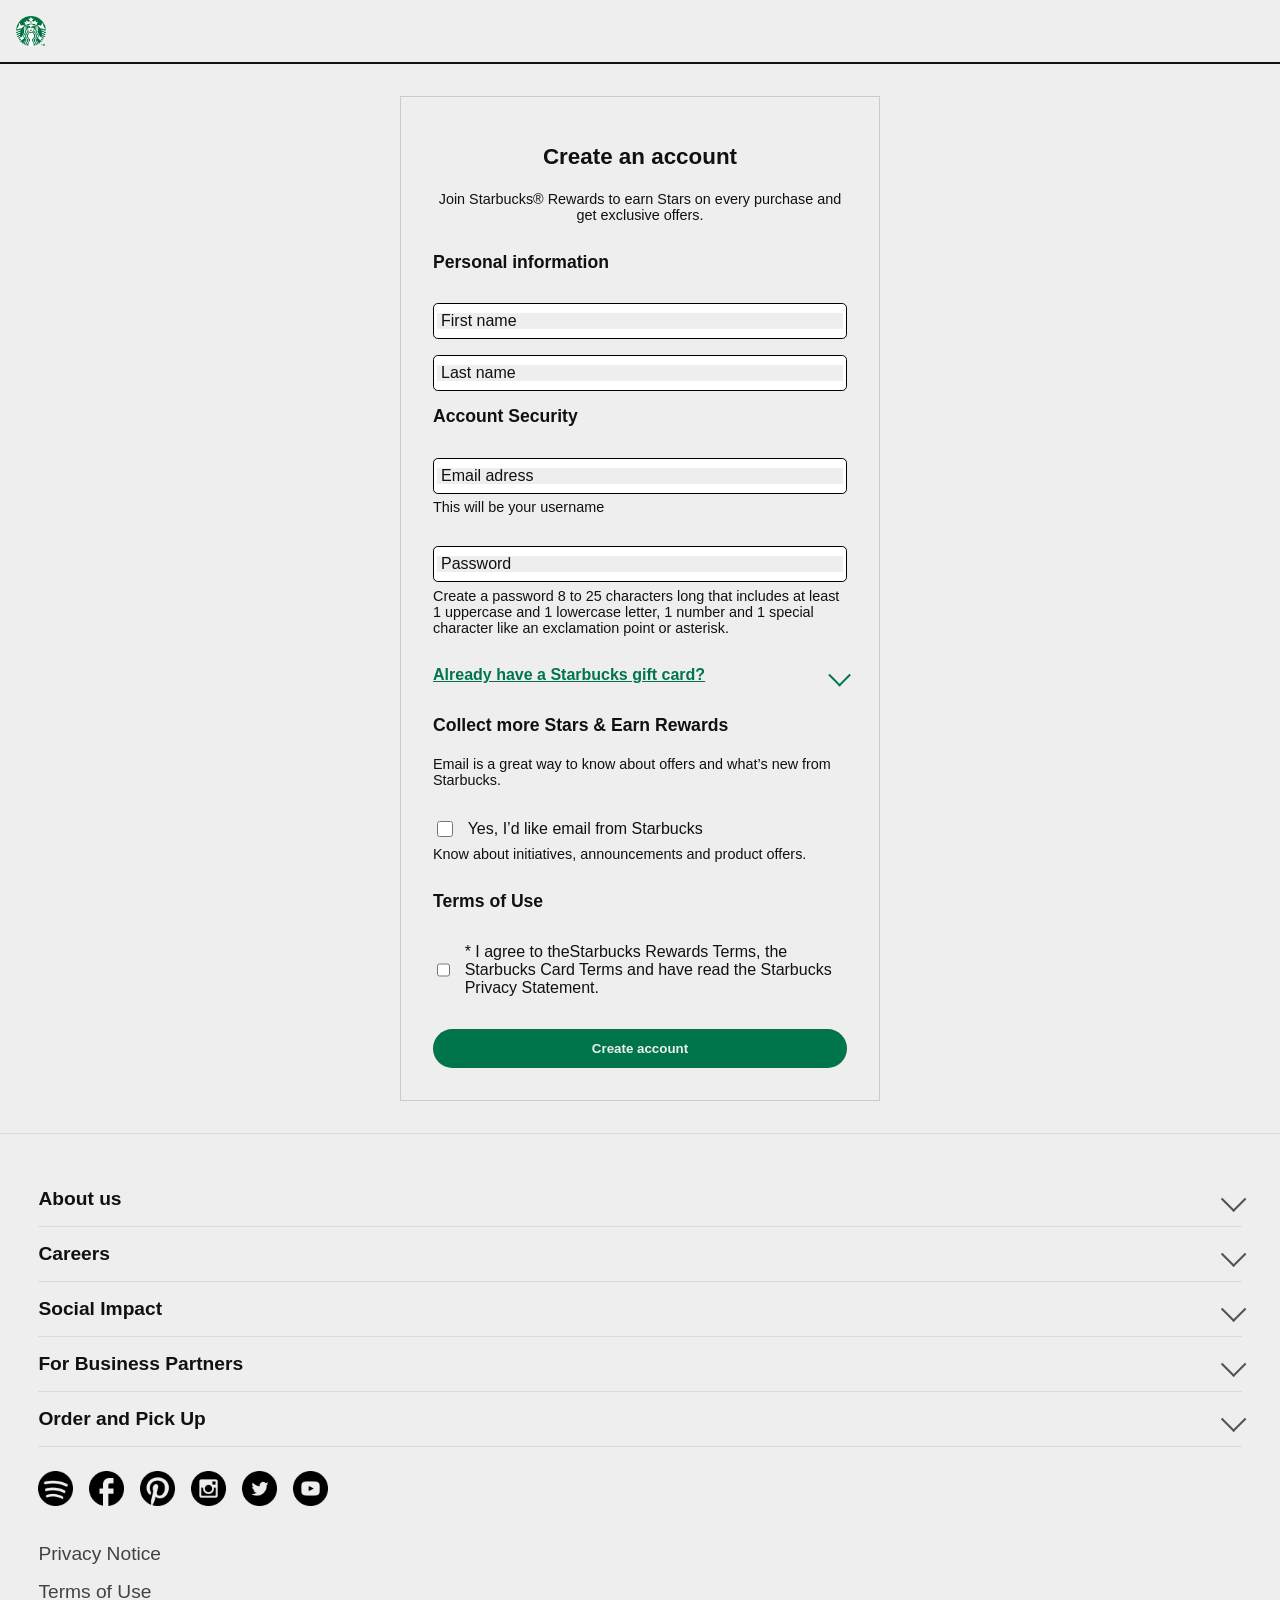
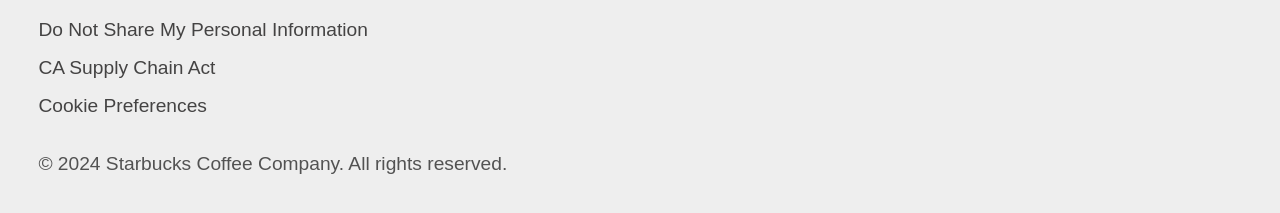
==== account.html @ c62fcbab "Add files via upload" ====
<!DOCTYPE html>
<html lang="nl">
	
<head>
	<meta charset="UTF-8">
	<meta name="author" content="jouw naam">
	<meta name="viewport" content="width=device-width, initial-scale=1">
	
	<title>Create account</title>
	
	<link href="styles/style.css" rel="stylesheet">
	<link rel="icon" type="image/svg+xml" href="images/logo.png">
</head>

<body>
  	<a href="#main">Skip to main content</a>

	<header>
		  <a href="index.html">
    		<img src="images/logo.png" alt="Starbucks logo">
  		</a>
	 	
	</header>

	<main id="main"> 
    <form>
        <h1>Create an account</h1>
    <p>Join Starbucks® Rewards to earn Stars on every purchase and get exclusive offers.</p>

      <h2>Personal information</h2>
      <label>
      <input type="text" name="firstName" required>
      <span>First name</span>
    </label>
    <label>
      <input type="text" name="lastName" required>
      <span>Last name</span>
    </label>

	  <h2>Account Security</h2>
      <label>
      <input type="email" name="email" required>
      <span>Email adress</span>
    </label>
     <p>This will be your username</p>
    <label>
      <input type="password" name="password" required minlength="8">
      <span>Password</span>
    </label>
	<p>
    Create a password 8 to 25 characters long that includes at least 1 uppercase and 1 lowercase letter, 
    1 number and 1 special character like an exclamation point or asterisk.
  </p>
		
  <details>
    <summary>Already have a Starbucks gift card?</summary>
   <p>Add your gift card to earn Stars when you pay and order ahead.</p>
      <label>
      <input type="text" name="cardnumber" required>
      <span>Card number</span>
    </label>
     <p>No spaces or dashes</p>
    <label>
      <input type="text" name="securitycode" required minlength="8">
      <span>Security code</span>
    </label>
	<p>Scratch to reveal 8-digit code</p>
  </details>
  
  <h2>Collect more Stars & Earn Rewards</h2>
<p>Email is a great way to know about offers and what’s new from Starbucks.</p>

			<label>
				<input type="checkbox">   Yes, I’d like email from Starbucks
			</label>
    	  <p>Know about initiatives, announcements and product offers.</p>
 <h2>Terms of Use</h2>
  <label>
    <input type="checkbox" name="terms" required>
    * I agree to theStarbucks Rewards Terms</a>, 
    the Starbucks Card Terms</a> and have read the 
    Starbucks Privacy Statement</a>.
  </label>

  <button type="submit">Create account</button>
</form>
</form>
	</main>

	<footer>
		<details>
        <summary>About us</summary>
        <ul> 
          <li><a href="#">Our Company</a></li>
          <li><a href="#">Our Coffee</a></li>
          <li><a href="#">About Starbucks</a></li>
          <li><a href="#">Investor Relations</a></li>
          <li><a href="#">Customer Service</a></li>
          <li><a href="#">Contact Us</a></li>
        </ul>
   </details>

     <details>
    <summary>Careers</summary>
        <ul>
          <li><a href="#">Culture and Values</a></li>
          <li><a href="#">Working at Starbucks</a></li>
          <li><a href="#">College Achievement Plan</a></li>
          <li><a href="#">International Careers</a></li>
        </ul>
      </details>

  <details>
    <summary>Social Impact</summary>
        <ul>
          <li><a href="#">Communities</a></li>
          <li><a href="#">Starbucks Foundation</a></li>
          <li><a href="#">Sustainability</a></li>
          <li><a href="#">Environmental &amp; Social Impact Reporting</a></li>
        </ul>
    </details>

  <details>
    <summary>For Business Partners</summary>
        <ul>
          <li><a href="#">Landlord Support Center</a></li>
          <li><a href="#">Suppliers</a></li>
          <li><a href="#">Corporate Gift Card Sales</a></li>
          <li><a href="#">Office and Foodservice Coffee</a></li>
        </ul>
        </details>

  <details>
    <summary>Order and Pick Up</summary>
        <ul>
          <li><a href="#">Order on the App</a></li>
          <li><a href="#">Order on the Web</a></li>
          <li><a href="#">Delivery</a></li>
          <li><a href="#">Order and Pick Up Options</a></li>
          <li><a href="#">Explore and Find Coffee for Home</a></li>
        </ul>
     </details>
   


      <ul>
		<li><a href="#"><img src="images/icon-spotify.png" alt="Spotify logo"></a></li>
		<li><a href="#"><img src="images/icon-facebook.png" alt="Facebook logo"></a></li>
		<li><a href="#"><img src="images/icon-pinterest.png" alt="Pinterest logo"></a></li>
		<li><a href="#"><img src="images/icon-instagram.png" alt="Instagram logo"></a></li>
		<li><a href="#"><img src="images/icon-twitter.png" alt="Twitter logo"></a></li>
		<li><a href="#"><img src="images/icon-youtube.png" alt="YouTube logo"></a></li>
      </ul>

      <ul>
        <li><a href="#">Privacy Notice</a></li>
        <li><a href="#">Terms of Use</a></li>
        <li><a href="#">Do Not Share My Personal Information</a></li>
        <li><a href="#">CA Supply Chain Act</a></li>
        <li><a href="#">Cookie Preferences</a></li>
      	</ul>
	  <p>© 2024 Starbucks Coffee Company. All rights reserved.</p>
  </footer>

	<script defer src="scripts/script.js"></script>
</body>
	
</html>
---- styles/style.css ----
/**************/
/* CSS REMEDY */
/**************/
*, *::after, *::before {
  box-sizing:border-box;  
}

/*********************/
/* CUSTOM PROPERTIES */
/*********************/
:root {
	/* startje */
	--color-text:#111;
	--color-background:#eee;
	--color-background2:rgb(248, 240, 229);
	--color-background3:rgb(50, 70, 47);
	--color-background4: rgb(97, 56, 28);
  --color-background5: #00754a;
 	--color-text1: rgb(95, 70, 51);
	--color-text3: rgb(255, 255, 255);
  --color-text2: rgb(68, 67, 67); /* Starbucks-groenachtig */
}


/* @media (prefers-color-scheme: dark) {
  :root {
  --color-text:#fafafa;
	--color-background:#272727;
	--color-background2:rgb(107, 107, 107);
	--color-background3:rgb(168, 168, 168);
	--color-background4: rgb(97, 56, 28);
  --color-background5: #00754a;
 	--color-text1: rgb(95, 70, 51);
	--color-text3: rgb(11, 11, 11);
  --color-text2: rgb(150, 150, 150); 
  }
} */


/****************/
/* JOUW STYLING */
/****************/

/* jouw code */

html, body {
  margin: 0;
  padding: 0;
}
body {
  background-color: var(--color-background);
  color: var(--color-text);
  font-family: eno, Helvetica, sans-serif;
}



header {
	display: flex;
	justify-content: space-between;
	align-items: center;
	padding: 0 1em;
	position:sticky;
	border-bottom: 2px solid var(--color-text);
}
header ul {
	list-style: none;
	display: flex;
	align-items: center;
}
header > a:first-of-type img {
  max-width: 30px;
  padding: 1rem 0;
  margin: 0;
}
header > button {
  border: 0;
  background: none;
  padding: .5rem;
}
header > button:nth-of-type(1) img {
  max-width: 30px;
  padding: 1rem 0;
  margin: 0;
}

nav {
  position: fixed;
  left: 0;
  right: 0;
  top: 0;
  bottom: 0;             
  translate: 100% 0%;
  transition: translate .3s;
  background: var(--color-background);
  padding: 0 1.3rem 2.5rem 2.5rem;
  display: flex;
  flex-direction: column;
  gap: 1rem;
}
nav > button:nth-of-type(1) img {
  max-width: 30px;
  padding: 1rem 0;
  margin: 0;
}
nav a img {
  width: 25px;
  height: auto;
  margin-right: .5rem;
  vertical-align: middle; 
  display: inline-block;
}
nav > button:nth-of-type(1) img {
  max-width: 30px;
  padding: 1rem 0;
  margin: 0;
}
nav a img {
  width: 25px;
  height: auto;
  margin-right: .5rem;
  display: inline-block;
}


nav.toonMenu {
  translate: 0 0;
}
nav button {
  border: 0;
  background: none;
  padding: .5rem;
  align-self: flex-end;
}
nav ul {
  list-style: none;
  margin: 0;
  padding: 0;
  display: flex;
  flex-direction: column; 
  gap: .25rem;
}


nav a {
  display: block;
  padding: .75rem 0;
  text-decoration: none;
  color: var(--color-text);
  font-weight: 700;
}


nav ul:nth-of-type(2) li:nth-of-type(2) {
	border: 2px solid var(--color-text);
	padding: 0 1.3em;
	border-radius: 10em;
  }

nav ul:nth-of-type(2) li:nth-of-type(3) {
	border: 2px solid var(--color-text);
	background-color: var(--color-text);
	padding: .0 1.3em;
	border-radius: 10em;
  }
nav ul:last-of-type li:last-of-type a {
  color: var(--color-background);
}
@media (min-width: 59em) {
  /* knoppen verbergen op desktop */
  header > button,
  nav button {
  display: none;
}

nav {
  position: static;
  translate: none;
  background: transparent;
  padding: 0;
  flex-direction: row;
  align-items: center;
  gap: 2rem;

}
nav ul {
  flex-direction: row;
  gap: 1rem;
}

nav a {
  padding: .5rem 1rem;
}

nav ul:nth-of-type(2) li:nth-of-type(2) {
	border: 2px solid var(--color-text);
	border-radius: 10em;
}

nav ul:nth-of-type(2) li:nth-of-type(3) {
	border: 2px solid var(--color-text);
	background-color: var(--color-text);
	border-radius: 10em;
}

nav ul:last-of-type li:last-of-type a {
  color: white;
}




}
img {
	max-width: 100%;
	height: auto;
	display: block;
	margin: 0 auto;
}

h1, h2 {
	text-align: center;
	font-family: 'Arial Black', sans-serif;
	font-size: 1.6em;
}

p {
	font-size: 1.2em;
	text-align: center;
}



section:nth-of-type(1) {
  background-color: var(--color-background3);
  color: var(--color-text3);
  text-align: center;
}
section:nth-of-type(1) a {
  background-color: var(--color-background3);
  color: #fff;
  display: block;
  padding: .8em 1.4em;
  font-weight: bold;
  text-decoration: none;
  text-align: center;
  font-size: 1.5em;
}
section:nth-of-type(1) a:hover {
  background-color: #292929;
}
a:hover {
  background-color: #5d5d5d;
  border-color: #006241;
}
a:focus-visible {
  outline: 4px solid #000000;
  border-radius: 4px;
}



article {
	background-color: var(--color-background2);
}
article:nth-of-type(3), article:nth-of-type(5) {
	background-color: var(--color-background3);
	color: var(--color-text3);
}
article:nth-of-type(4) {
	background-color: var(--color-background4);
	color: var(--color-text3);
}


article a {
  display: block;
  width: fit-content; 
  margin: 0 auto;  
  padding: 0.6em 1.4em;
  border-radius: 10em;
  font-weight: bold;
  text-decoration: none;
  text-align: center;
  font-family: sans-serif;
}

article a {
	background-color: var(--color-background3);
  color: #fff;
  border: 2px solid var(--color-background3);
}
article:nth-of-type(2) a {
	background-color:var(--color-background2);
  	color: var(--color-background3);
  	border: 2px solid var(--color-background3);
}
article:nth-of-type(3) a {
	background-color:var(--color-background3);
  	color: var(--color-background2);
  	border: 2px solid var(--color-background2);
}
article:nth-of-type(4) a {
	background-color:var(--color-background4);
  	color: var(--color-background2);
  	border: 2px solid var(--color-background2); 
}
article:nth-of-type(5) a {
	background-color:var(--color-background3);
  	color: var(--color-background2);
  	border: 2px solid var(--color-background2);
}

article a:hover {
  background-color:  #787878 ;
}
article a:focus-visible {
  background-color:  #787878  ;
  outline: 2px solid #00754a;
  border-radius: 4px;
}   


article {
  display: grid;
  grid-template-columns: 1fr;
  align-items: center;
  margin-bottom: 1.5rem;
  padding: 0;
}

article img {
  width: 100%;
  height: auto;
  display: block;
}

article > div {
  padding: 1.6rem;
}

@media (min-width: 800px) {
  article {
    grid-template-columns: 1fr 1fr;
  }
}
@media (min-width: 800px) {
  article:nth-of-type(even) img {
    order: 2; /* foto naar rechts */
  }
  article:nth-of-type(even) div {
    order: 1; /* tekst naar links */
  }
}


section:nth-of-type(3) {
	padding: 1rem 5%;
}

@media (min-width: 800px) {
	 section:nth-of-type(3) {
		padding: 3rem 15%;
	}
}



footer {
  background: var(--color-background);
  border-top: 1px solid rgba(0,0,0,.08);
  padding: 2em;
  color: var(--color-text);
  font-size: 1.2em;
}

footer p {
  text-align: left;
  font-size: 1em;
  margin: 0;
  padding: 0;
  color: rgb(82, 82, 82);
}



footer details {
  border-bottom: 1px solid rgba(0,0,0,.08);
}

footer summary {             
  display: flex;
  align-items: center;
  justify-content: space-between; 
  padding: 1rem 0;
  font-weight: 550;
} 

footer summary:focus-visible {
  outline: 2px solid #00754a;
  border-radius: 4px; 
}



/* het pijltje (chevron) */
footer summary::after {
  content: "";
  width: 18px; height: 18px;
  flex: 0 0 18px;
  transform: rotate(90deg);
  opacity: .7;
  border-right: 2px solid currentColor;
  border-bottom: 2px solid currentColor;
  transform-origin: 50% 55%;
  transition: rotate .2s ease;
  rotate: -45deg; 
}

footer details[open] summary::after {
  rotate: 135deg;
}


footer ul {
  list-style: none;
  margin: 0 0 .75rem 0;
  padding: 0 0 1rem 0;
}

footer li a {
  display: inline-block;
  padding: .5rem 0;
  text-decoration: none;
  color: var(--color-text2);
}
footer li a:hover {
  text-decoration: underline;
  background: none;
}

/*social media icoontjes */
footer > ul:nth-of-type(1) {
  display: flex;
  gap: 1rem;       
  padding: 0;
  margin: 1rem 0;
}
footer img {
  width: 35px;
}




form {
  display: flex;
  flex-direction: column;   
  align-items: stretch;  
  margin: 2em 2em ;  
  padding: 2em;
  border: solid .1em rgb(202, 202, 202);
  
}
@media (min-width: 500px) {
  form {
    margin: 2em 5em;
  }
}
@media (min-width: 700px) {
  form {
    margin: 2em 10em;
  }
}
@media (min-width: 800px) {
  form {
    margin: 2em 15em;
  }
}
@media (min-width: 1000px) {
  form {
    margin: 2em 20em;
  }
}
@media (min-width: 1200px) {
  form {
    margin: 2em 25em;
  }
}
@media (min-width: 1400px) {
  form {
    margin: 2em 30em;
  }
}
@media (min-width: 1600px) {
  form {
    margin: 2em 35em;
  }
}



label {
	width:100%;
	display:grid;
	align-items:center;
  margin-top: 1em;
}

form > label:nth-last-of-type(2),
form > label:nth-last-of-type(1) {
  display: inline-flex; 
  align-items: center;
  gap: .5em;
}

input[type="text"],
input[type="email"],
input[type="password"] {
  grid-area: 1/1;
  width: 100%;
  font:inherit;
  padding: .5em;
  border-radius: .3em;
  border: solid .1em black;
}
input[type="checkbox"] {
  appearance: auto; 
  width: 1.2em;      
  height: 1.2em;
  margin-right: .5em; 
}


span {
	background-color:var(--color-background);
	grid-area:1/1;
	margin-inline:.25rem;
	padding-inline:.25rem;
	transition:.3s;
	line-height:1;
}
input:focus + span,
[aria-label="onder protest"] input:not(:placeholder-shown) + span {
	font-size:.75em;
	translate:.25rem -1.3rem;
}



form button {
  margin-top: 2rem;
  padding: .75rem 2rem;
  border: none;
  border-radius: 2rem;
  background-color: var(--color-background5);
  color: var(--color-background);
  font-weight: bold;
}
form button:hover {
  background-color: #00573f;
  cursor: pointer;
}

form h1 {
  font-size: 1.4em;
}

form h2 {
  font-size: 1.1em;
}

form p {
  font-size: .9em;
  margin-top: 0.4em;
  color: var(--color-text);
  text-align: center;
}

form h2,
form p {
  align-self: flex-start; 
  text-align: left;
  width: 100%;
}

form > p:nth-of-type(1) {
text-align: center;
}

form summary {
  list-style: none;
  display: flex;
  align-items: center;
  padding: 1rem 0;
  font-weight: 550;
  text-decoration: underline;
  color: var(--color-background5);
}

form summary::after {
  content: "";
  width: 16px; 
  height: 16px;
  margin-left: auto;                
  border-right: 2px solid currentColor;
  border-bottom: 2px solid currentColor;
  transform-origin: 50% 55%;
  rotate: 45deg;                   
  transition: rotate .2s ease;
}

form details[open] summary::after {
  rotate: -135deg;                    
}

form summary:focus-visible{
  outline: 2px solid #00754a;
  outline-offset: 3px;
  border-radius: 4px;
}


body > a[href="#main"] {
position: absolute; 
  top: -40px;
  background: var(--color-background5);
  color: var(--color-background);
  padding: .5rem 1rem;
  z-index: 1000;  
  text-decoration: none;
}

body > a[href="#main"]:focus {
  top: 0;
}
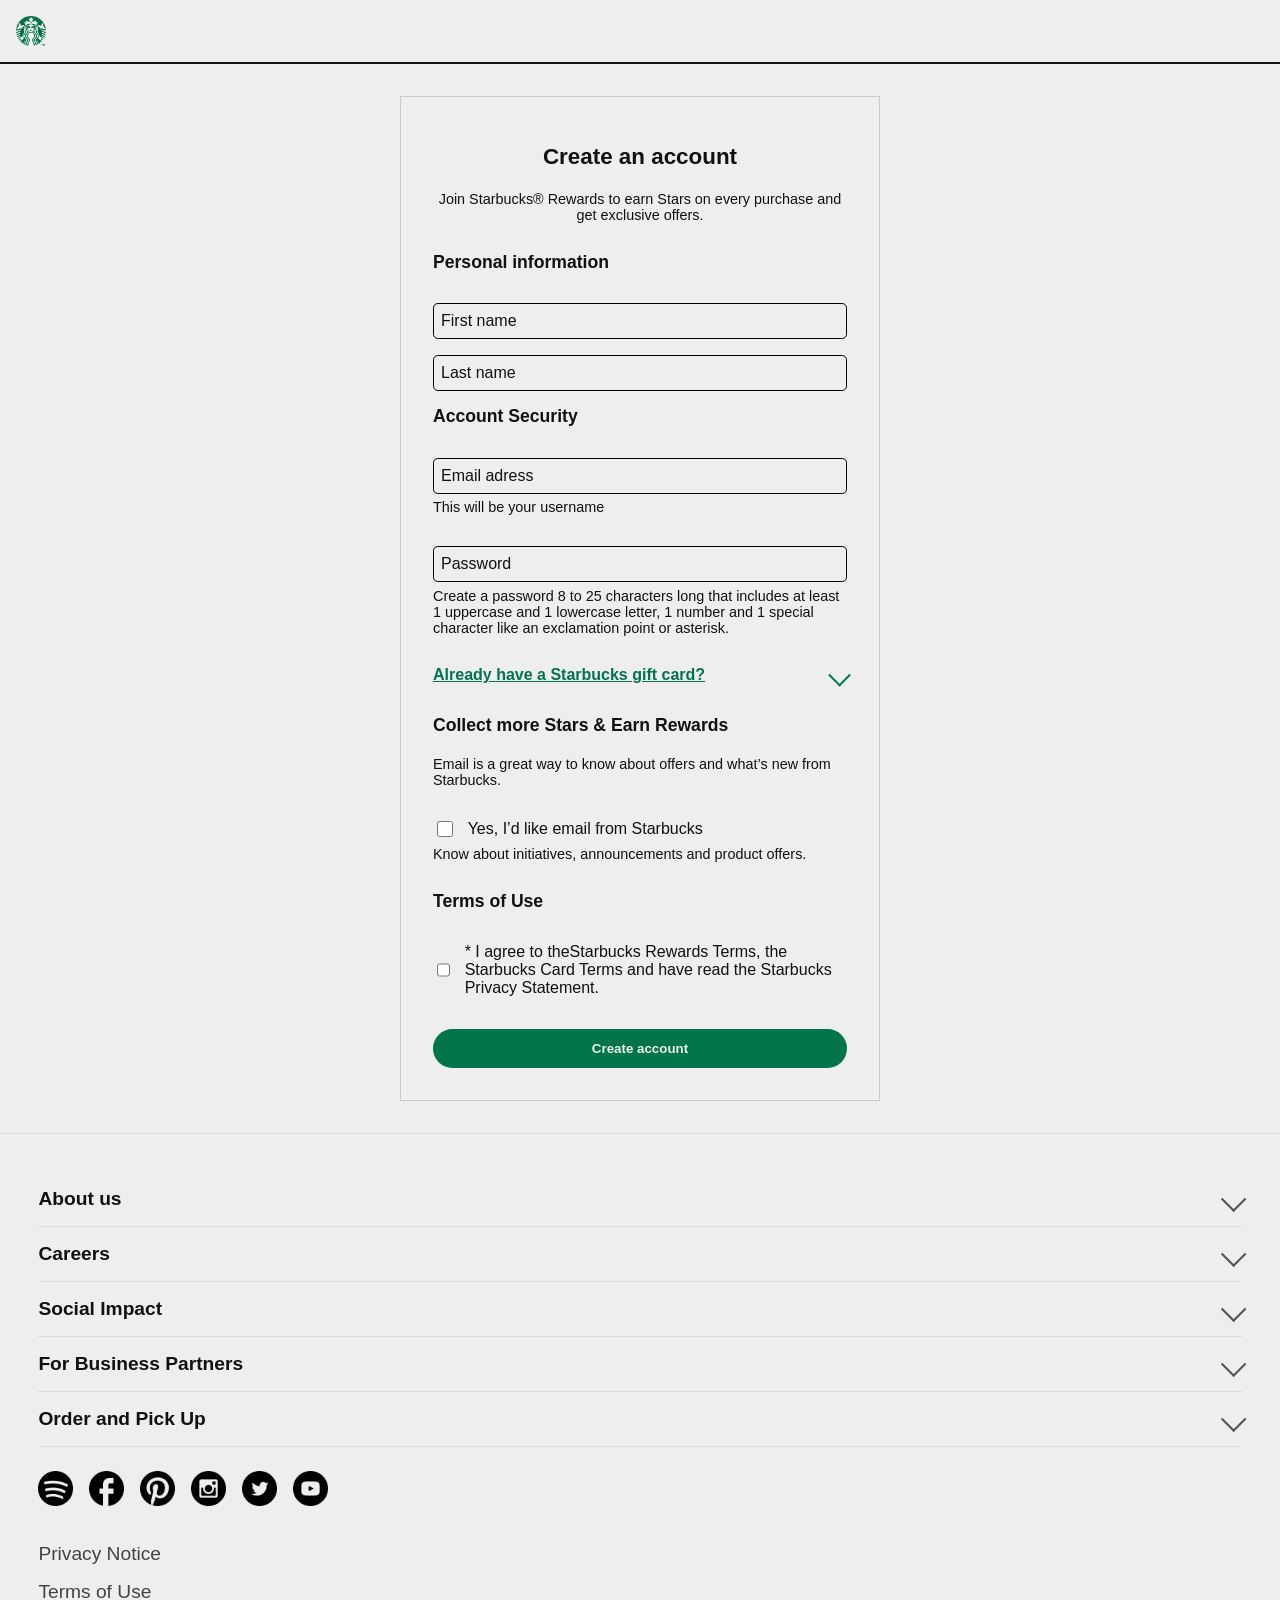
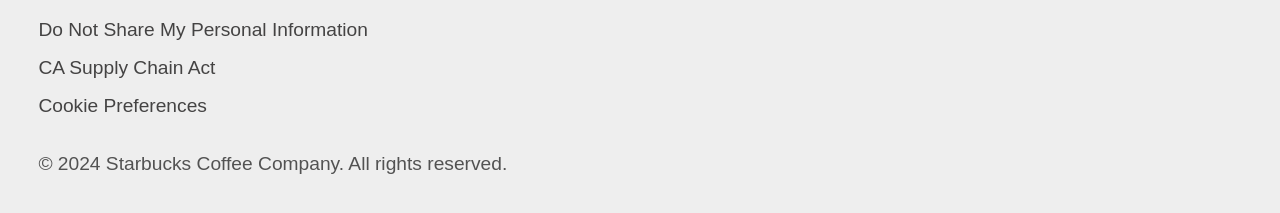
==== commit adb8593c: "Add files via upload" ====
--- a/account.html
+++ b/account.html
@@ -77,13 +77,10 @@
  <h2>Terms of Use</h2>
   <label>
     <input type="checkbox" name="terms" required>
-    * I agree to theStarbucks Rewards Terms</a>, 
-    the Starbucks Card Terms</a> and have read the 
-    Starbucks Privacy Statement</a>.
+    * I agree to theStarbucks Rewards Terms, the Starbucks Card Terms and have read the Starbucks Privacy Statement.
   </label>
 
   <button type="submit">Create account</button>
-</form>
 </form>
 	</main>
 
--- a/styles/style.css
+++ b/styles/style.css
@@ -167,7 +167,6 @@
   color: var(--color-background);
 }
 @media (min-width: 59em) {
-  /* knoppen verbergen op desktop */
   header > button,
   nav button {
   display: none;
@@ -204,10 +203,9 @@
 }
 
 nav ul:last-of-type li:last-of-type a {
-  color: white;
-}
-
-
+  color: var(--color-background);
+}
+/* (https://codepen.io/shooft/pen/NPGXJGq) */
 
 
 }
@@ -402,16 +400,15 @@
 }
 
 
-
-/* het pijltje (chevron) */
+/* het pijltje */
 footer summary::after {
   content: "";
   width: 18px; height: 18px;
   flex: 0 0 18px;
   transform: rotate(90deg);
   opacity: .7;
-  border-right: 2px solid currentColor;
-  border-bottom: 2px solid currentColor;
+  border-right: 2px solid var(--color-text);
+  border-bottom: 2px solid var(--color-text);
   transform-origin: 50% 55%;
   transition: rotate .2s ease;
   rotate: -45deg; 
@@ -420,6 +417,7 @@
 footer details[open] summary::after {
   rotate: 135deg;
 }
+
 
 
 footer ul {
@@ -520,6 +518,7 @@
   grid-area: 1/1;
   width: 100%;
   font:inherit;
+  background-color: var(--color-background);
   padding: .5em;
   border-radius: .3em;
   border: solid .1em black;
@@ -546,7 +545,7 @@
 	translate:.25rem -1.3rem;
 }
 
-
+/* (https://codepen.io/shooft/pen/ByoVYeJ?editors=1100) */
 
 form button {
   margin-top: 2rem;
@@ -603,8 +602,8 @@
   width: 16px; 
   height: 16px;
   margin-left: auto;                
-  border-right: 2px solid currentColor;
-  border-bottom: 2px solid currentColor;
+  border-right: 2px solid var(--color-background5);
+  border-bottom: 2px solid var(--color-background5);
   transform-origin: 50% 55%;
   rotate: 45deg;                   
   transition: rotate .2s ease;
@@ -622,7 +621,7 @@
 
 
 body > a[href="#main"] {
-position: absolute; 
+  position: absolute; 
   top: -40px;
   background: var(--color-background5);
   color: var(--color-background);
